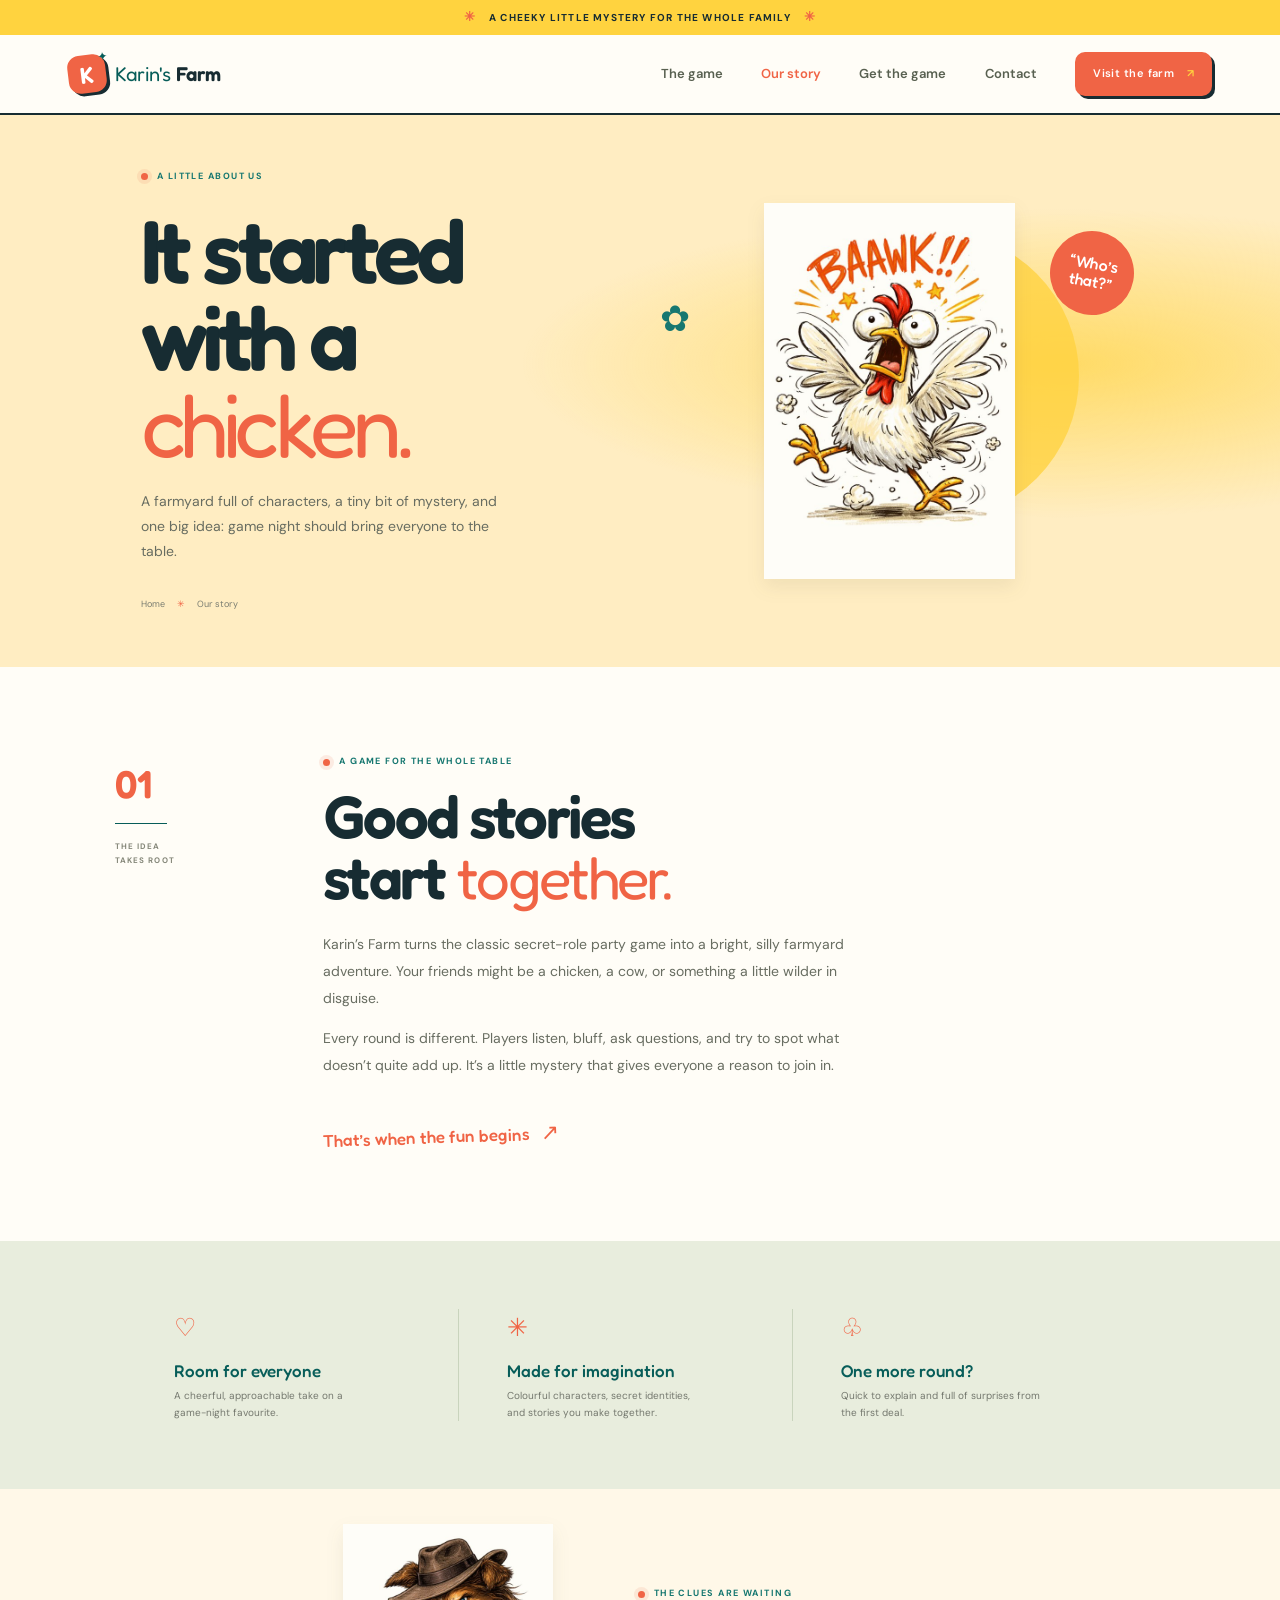
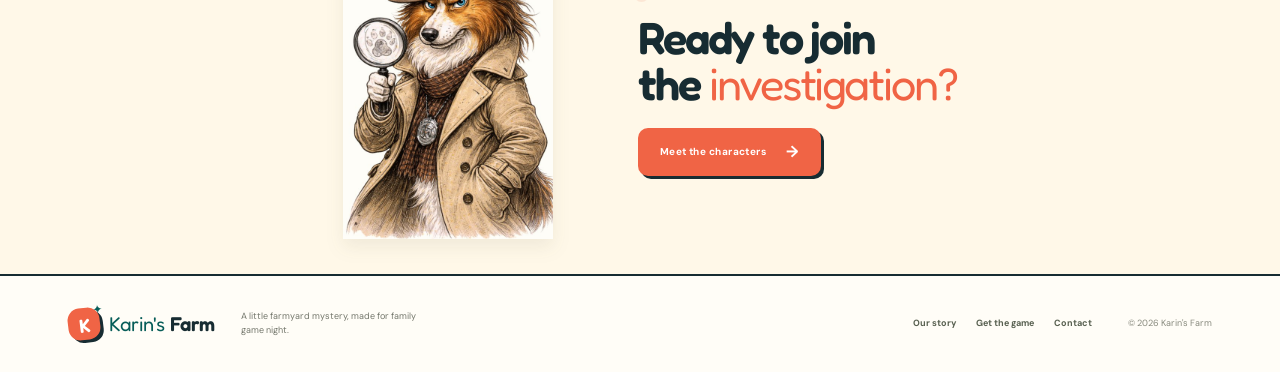
==== about.html @ 5e72fea5 "Add Karin's Farm website and mini-game" ====
<!doctype html>
<html lang="en"><head><meta charset="utf-8"><meta name="viewport" content="width=device-width, initial-scale=1"><meta name="theme-color" content="#f8f3e6"><meta name="description" content="The story behind Karin's Farm, a playful family game filled with farm friends and sneaky wild ones."><title>Our story — Karin's Farm</title><link rel="preconnect" href="https://fonts.googleapis.com"><link rel="preconnect" href="https://fonts.gstatic.com" crossorigin><link href="https://fonts.googleapis.com/css2?family=DM+Sans:wght@400;500;600;700&family=Fredoka:wght@400;500;600;700&display=swap" rel="stylesheet"><link rel="stylesheet" href="site.css"></head>
<body><div class="announcement"><span class="sunburst">✳</span> A cheeky little mystery for the whole family <span class="sunburst">✳</span></div><header class="site-header"><a class="brand" href="index.html"><span class="brand-icon">K<span class="leaf">✦</span></span><span>Karin's <b>Farm</b></span></a><button class="menu-toggle" aria-label="Open menu" aria-expanded="false"><span></span><span></span></button><nav class="main-nav" aria-label="Main navigation"><a href="index.html">The game</a><a class="active" href="about.html">Our story</a><a href="shop.html">Get the game</a><a href="contact.html">Contact</a><a class="nav-cta" href="game.html">Visit the farm <span>↗</span></a></nav></header>
<main><section class="subhero about-hero"><div class="subhero-copy"><div class="eyebrow"><span class="pill-dot"></span> A little about us</div><h1>It started<br>with a <em>chicken.</em></h1><p>A farmyard full of characters, a tiny bit of mystery, and one big idea: game night should bring everyone to the table.</p><div class="breadcrumb"><a href="index.html">Home</a><span>✳</span> Our story</div></div><div class="subhero-art about-art"><div class="art-sun"></div><img src="assets/chicken.jpg" alt="The surprised chicken who started it all"><span class="art-note note-about">“Who’s<br>that?”</span><span class="doodle about-flower">✿</span></div></section>
<section class="story-block section-wrap"><div class="story-aside"><span class="story-number">01</span><span class="story-line"></span><span class="story-aside-text">THE IDEA<br>TAKES ROOT</span></div><div class="story-body"><div class="eyebrow"><span class="pill-dot"></span> A game for the whole table</div><h2>Good stories<br>start <em>together.</em></h2><p>Karin’s Farm turns the classic secret-role party game into a bright, silly farmyard adventure. Your friends might be a chicken, a cow, or something a little wilder in disguise.</p><p>Every round is different. Players listen, bluff, ask questions, and try to spot what doesn’t quite add up. It’s a little mystery that gives everyone a reason to join in.</p><div class="handwritten">That’s when the fun begins <span>↗</span></div></div></section>
<section class="values-band"><article><span class="value-icon">♡</span><h3>Room for everyone</h3><p>A cheerful, approachable take on a game-night favourite.</p></article><article><span class="value-icon">✳</span><h3>Made for imagination</h3><p>Colourful characters, secret identities, and stories you make together.</p></article><article><span class="value-icon">♧</span><h3>One more round?</h3><p>Quick to explain and full of surprises from the first deal.</p></article></section>
<section class="about-cta"><img src="assets/detective.jpg" alt="A detective character looking for clues"><div><div class="eyebrow"><span class="pill-dot"></span> The clues are waiting</div><h2>Ready to join<br>the <em>investigation?</em></h2><a class="button button-coral" href="shop.html">Meet the characters <span>→</span></a></div></section></main>
<footer class="site-footer"><a class="brand brand-footer" href="index.html"><span class="brand-icon">K<span class="leaf">✦</span></span><span>Karin's <b>Farm</b></span></a><span class="footer-copy">A little farmyard mystery, made for family game night.</span><nav aria-label="Footer navigation"><a href="about.html">Our story</a><a href="shop.html">Get the game</a><a href="contact.html">Contact</a></nav><span class="copyright">© <span data-year></span> Karin's Farm</span></footer><script src="site.js"></script></body></html>
---- site.css ----
:root{--cream:#f8f3e6;--paper:#fffdf7;--ink:#25291f;--green:#354a34;--green2:#4d6947;--sage:#d6e0c8;--coral:#e76f4f;--orange:#f4aa56;--yellow:#f4d77f;--line:rgba(37,41,31,.18);--display:'Fredoka', 'Trebuchet MS',sans-serif;--body:'DM Sans',Arial,sans-serif}
*{box-sizing:border-box}html{scroll-behavior:smooth}body{margin:0;background:var(--cream);color:var(--ink);font-family:var(--body);font-size:16px;line-height:1.55}img{display:block;max-width:100%}a{color:inherit;text-decoration:none}button{font:inherit}.announcement{height:31px;display:flex;align-items:center;justify-content:center;gap:13px;background:var(--green);color:#faf6e9;font-size:10px;letter-spacing:.15em;text-transform:uppercase;font-weight:700}.sunburst{color:var(--yellow);font-size:13px}.site-header{height:80px;padding:0 clamp(22px,5.3vw,86px);display:flex;align-items:center;justify-content:space-between;border-bottom:1px solid rgba(53,74,52,.12);position:relative;z-index:10;background:var(--cream)}.brand{display:flex;align-items:center;gap:9px;color:var(--green);font-family:var(--display);font-size:18px;line-height:1}.brand b{font-weight:600;color:var(--ink)}.brand-icon{position:relative;display:grid;place-items:center;width:38px;height:38px;border-radius:50%;background:var(--coral);color:white;font-size:23px;font-family:var(--display);font-weight:600;transform:rotate(-7deg)}.leaf{position:absolute;right:-4px;top:-5px;font:12px var(--body);color:var(--green)}.main-nav{display:flex;align-items:center;gap:clamp(18px,3vw,42px);font-size:12px;font-weight:600}.main-nav>a:not(.nav-cta){color:#586050;transition:color .2s}.main-nav>a:hover,.main-nav>a.active{color:var(--coral)}.nav-cta{background:var(--green);color:white;border-radius:40px;padding:12px 18px;font-size:11px;letter-spacing:.04em}.nav-cta span{margin-left:9px;color:var(--yellow)}.menu-toggle{display:none;background:none;border:0;width:44px;height:44px;cursor:pointer}.menu-toggle span{display:block;height:2px;width:22px;background:var(--green);margin:6px auto}
.hero{min-height:660px;display:grid;grid-template-columns:1fr 1.02fr;position:relative;overflow:hidden;padding:70px clamp(24px,8vw,140px) 82px;align-items:center;background:radial-gradient(ellipse at 77% 40%,rgba(214,224,200,.45),transparent 38%),var(--cream)}.hero-copy{max-width:510px;position:relative;z-index:2;padding-bottom:32px}.eyebrow{display:flex;gap:9px;align-items:center;color:var(--green2);text-transform:uppercase;letter-spacing:.16em;font-size:9px;font-weight:700}.pill-dot{width:7px;height:7px;border-radius:100%;background:var(--coral);box-shadow:0 0 0 4px rgba(231,111,79,.12)}h1,h2,h3,p{margin-top:0}.hero h1,.subhero h1,.shop-hero h1,.contact-hero h1{font:600 clamp(52px,6.8vw,91px)/.97 var(--display);letter-spacing:-.055em;margin:23px 0 21px;color:var(--green)}h1 em,h2 em{font-weight:400;color:var(--coral);font-style:normal}.hero-dek{font-size:15px;line-height:1.75;color:#62675b;max-width:410px;margin-bottom:28px}.hero-actions{display:flex;gap:25px;align-items:center}.button{display:inline-flex;align-items:center;justify-content:center;gap:20px;border:0;border-radius:40px;padding:15px 21px;font-size:11px;font-weight:700;letter-spacing:.045em;transition:transform .2s,box-shadow .2s;cursor:pointer}.button:hover{transform:translateY(-2px);box-shadow:0 8px 18px rgba(37,41,31,.12)}.button span{font-size:16px;line-height:0}.button-coral{background:var(--coral);color:white}.button-ink{background:var(--green);color:white}.button-cream{background:var(--cream);color:var(--green)}.text-link{display:inline-flex;align-items:center;gap:10px;color:var(--green);font-weight:700;font-size:11px}.text-link span{font-size:15px;color:var(--coral)}.hero-note{margin-top:46px;display:flex;align-items:center;gap:11px;color:#727669;font-size:10px;line-height:1.5}.note-star{font-size:27px;color:var(--orange)}.hero-art{position:relative;height:475px;max-width:600px;width:100%;margin-left:auto}.sun-disc{position:absolute;width:min(72%,360px);aspect-ratio:1;border-radius:50%;background:var(--yellow);top:25px;left:17%;opacity:.9}.hero-card{position:absolute;background:var(--paper);border:1px solid rgba(53,74,52,.16);border-radius:15px;box-shadow:0 16px 35px rgba(47,50,37,.14);overflow:hidden;display:grid;place-items:center}.hero-card img{width:100%;height:100%;object-fit:contain;mix-blend-mode:multiply}.card-wolf{width:44%;height:65%;left:7%;top:57px;transform:rotate(-9deg);background:#f3ead6}.card-chicken{width:47%;height:74%;right:8%;top:73px;transform:rotate(8deg);z-index:1;background:#fff8e9}.card-ribbon{position:absolute;top:11px;left:12px;padding:5px 9px;border-radius:20px;text-transform:uppercase;letter-spacing:.12em;font-size:7px;font-weight:700;z-index:2}.ribbon-wild{background:#ead3ae;color:#6b4e2e}.ribbon-farm{background:var(--sage);color:#385538}.scribble{position:absolute;z-index:3;font-family:var(--display);font-weight:600;color:var(--coral)}.scribble-one{font-size:36px;top:0;right:5%;transform:rotate(11deg)}.scribble-two{font-size:15px;bottom:49px;left:0;transform:rotate(-12deg);color:var(--green2)}.doodle{position:absolute;z-index:3;color:var(--orange)}.doodle-flower{left:1%;top:205px;font-size:36px}.doodle-spark{right:1%;top:135px;font-size:26px;color:var(--coral)}.doodle-heart{right:6%;bottom:34px;font-size:29px;color:var(--green2)}.art-caption{position:absolute;bottom:1px;left:24%;color:var(--green2);letter-spacing:.19em;font-size:8px;font-weight:700;display:flex;gap:10px;align-items:center}.caption-line{width:29px;height:1px;background:var(--coral)}.hero-bottom{height:42px;position:absolute;bottom:0;left:0;right:0;background:var(--green);color:#f9f4e4;display:flex;align-items:center;justify-content:space-between;padding:0 clamp(24px,5vw,75px);font-size:8px;font-weight:700;letter-spacing:.19em}.animal-marquee{color:#d8e2cb}.intro-strip{background:#efe7d5;display:flex;justify-content:center;align-items:center;gap:35px;padding:26px 24px;color:var(--green)}.strip-mark{font:600 13px var(--display);border:1px solid #c1bea6;border-radius:50%;width:43px;height:43px;display:grid;place-items:center;transform:rotate(-12deg)}.intro-strip p{font:500 18px/1.3 var(--display);margin:0}.intro-strip p em{color:var(--coral);font-style:normal}.section-wrap{padding:100px clamp(24px,9vw,145px)}.section-heading{display:flex;align-items:flex-end;justify-content:space-between;gap:30px;margin-bottom:44px}.section-heading h2,.story-body h2,.about-cta h2,.buy-panel h2{font:600 clamp(38px,5vw,60px)/1.02 var(--display);letter-spacing:-.045em;color:var(--green);margin:17px 0 0}.section-heading>p{max-width:310px;color:#727669;font-size:13px;line-height:1.75;margin-bottom:4px}.steps{display:grid;grid-template-columns:repeat(4,1fr);gap:13px}.step-card{min-height:234px;padding:21px;background:var(--paper);border:1px solid rgba(53,74,52,.12);border-radius:12px;position:relative}.step-highlight{background:#e8eddd}.step-num{position:absolute;right:19px;top:17px;color:#9ca18f;font-size:9px;letter-spacing:.1em;font-weight:700}.step-illo{height:74px;width:74px;border-radius:50%;display:grid;place-items:center;font-size:36px;margin-bottom:22px}.illo-deal{background:#f6e3bb;color:var(--coral);transform:rotate(-8deg)}.illo-look{background:#d5e0c8;color:var(--green);font-size:29px}.illo-talk{background:#f4dad0;color:var(--coral)}.illo-win{background:#f6e3bb;color:#a67739}.step-card h3{font:500 17px var(--display);color:var(--green);margin:0 0 7px}.step-card p{font-size:10px;line-height:1.65;color:#74786d;margin:0;max-width:200px}.how-footer{display:flex;align-items:center;gap:11px;margin-top:29px}.little-star{color:var(--coral);font-size:20px}.how-footer p{margin:0 auto 0 0;font-size:10px;color:#74786d}.how-footer .button{padding:12px 17px;font-size:9px}
.cast-section{display:grid;grid-template-columns:.9fr 1.1fr;min-height:520px;background:var(--green);color:#f8f3e6;padding:65px clamp(24px,10vw,160px);overflow:hidden}.cast-copy{position:relative;display:flex;flex-direction:column;align-items:flex-start;justify-content:center}.eyebrow-light{color:#d5dfc7}.cast-copy h2{font:600 clamp(48px,6vw,77px)/.98 var(--display);letter-spacing:-.05em;margin:18px 0;color:var(--cream)}.cast-copy h2 em,.buy-panel h2 em{color:var(--yellow)}.cast-copy>p{max-width:290px;color:#c9d3c1;font-size:13px;line-height:1.8;margin-bottom:24px}.cast-doodle{position:absolute;right:4%;top:9%;font-size:40px;color:var(--orange);transform:rotate(-12deg)}.cast-visual{min-height:370px;position:relative}.cast-card{position:absolute;overflow:hidden;border-radius:13px;width:47%;height:80%;top:10%;display:flex;align-items:flex-end;box-shadow:0 15px 36px rgba(0,0,0,.18)}.cast-card img{position:absolute;inset:0;width:100%;height:100%;object-fit:contain;object-position:center bottom;mix-blend-mode:multiply}.cast-cow{left:2%;background:#dbe4d0;transform:rotate(-8deg)}.cast-fox{right:5%;top:4%;background:#efddbe;transform:rotate(7deg)}.cast-label{position:relative;z-index:2;background:rgba(255,253,247,.88);margin:0 10px 11px;padding:9px 11px;border-radius:8px;display:flex;flex-direction:column;line-height:1.25}.cast-label b{font:500 14px var(--display);color:var(--green)}.cast-label span{font-size:8px;color:#71766c;margin-top:3px}.cast-vs{position:absolute;z-index:4;left:47%;top:40%;border-radius:50%;width:43px;height:43px;background:var(--coral);color:white;display:grid;place-items:center;font:600 11px var(--display);transform:rotate(-10deg);box-shadow:0 4px 12px rgba(0,0,0,.12)}.quote-band{min-height:188px;background:#efe7d5;display:flex;align-items:center;justify-content:center;gap:20px;position:relative;color:var(--green)}.quote-mark{font:100px/1 Georgia,serif;color:var(--coral);transform:translateY(10px)}.quote-band p{font:500 clamp(19px,3vw,27px)/1.3 var(--display);margin:0}.quote-band em{font-style:normal;color:var(--coral)}.quote-stamp{position:absolute;right:9%;top:50%;transform:translateY(-50%) rotate(8deg);border:1px solid #c2bca4;border-radius:50%;width:72px;height:72px;display:grid;place-items:center;text-align:center;font-size:8px;line-height:1.3;letter-spacing:.12em;color:#777761}.final-cta{text-align:center;padding:105px 22px 112px;position:relative;overflow:hidden}.final-cta:before,.final-cta:after{content:'✿';position:absolute;color:#dbe4d1;font-size:150px;top:76px;opacity:.65}.final-cta:before{left:12%;transform:rotate(-14deg)}.final-cta:after{right:12%;transform:rotate(19deg)}.final-cta h2{font:600 clamp(42px,5vw,65px)/1 var(--display);letter-spacing:-.05em;color:var(--green);margin:16px 0}.final-cta h2 em{color:var(--coral)}.final-cta>p{color:#75796e;font-size:12px;margin:0 0 24px}.cta-sun{color:var(--orange);font-size:25px;margin-bottom:16px;position:relative;z-index:1}.final-cta>.eyebrow,.final-cta h2,.final-cta>p,.final-cta .button{position:relative;z-index:1}.site-footer{min-height:98px;padding:22px clamp(24px,5.3vw,86px);display:flex;align-items:center;gap:26px;background:#e9e2d0;border-top:1px solid rgba(53,74,52,.12)}.brand-footer{font-size:15px;white-space:nowrap}.brand-footer .brand-icon{height:32px;width:32px;font-size:19px}.footer-copy{max-width:180px;font-size:9px;line-height:1.5;color:#74776c}.site-footer nav{display:flex;gap:20px;margin-left:auto;font-size:9px;font-weight:700;color:#586050}.copyright{font-size:9px;color:#87897d;margin-left:10px;white-space:nowrap}
.subhero{min-height:500px;display:grid;grid-template-columns:1fr 1fr;align-items:center;padding:55px clamp(24px,11vw,170px);overflow:hidden;background:radial-gradient(ellipse at 76% 48%,rgba(214,224,200,.6),transparent 34%),var(--cream)}.subhero-copy{max-width:470px;position:relative;z-index:2}.subhero h1{font-size:clamp(54px,7vw,86px)}.subhero-copy>p,.shop-copy>p,.contact-copy>p{max-width:380px;color:#686d61;font-size:14px;line-height:1.8}.breadcrumb{display:flex;gap:12px;align-items:center;color:#7a7d71;font-size:9px;margin-top:34px}.breadcrumb span{color:var(--coral)}.subhero-art{height:400px;position:relative;display:flex;align-items:center;justify-content:center}.subhero-art img{height:94%;width:80%;object-fit:contain;position:relative;z-index:1;filter:drop-shadow(0 8px 9px rgba(65,61,42,.08))}.art-sun{position:absolute;width:290px;height:290px;border-radius:50%;background:var(--yellow);opacity:.78;right:12%;top:10%}.art-note,.contact-note{position:absolute;z-index:2;background:var(--coral);color:white;border-radius:50%;width:84px;height:84px;display:grid;place-items:center;text-align:center;font:500 16px/1.1 var(--display);transform:rotate(11deg);right:1%;top:10%}.about-flower{position:absolute;left:4%;top:25%;font-size:36px;color:var(--green2)}.story-block{display:grid;grid-template-columns:170px 1fr;gap:38px;background:var(--paper);padding-top:88px;padding-bottom:90px}.story-aside{display:flex;flex-direction:column;align-items:flex-start;gap:16px;padding-top:5px}.story-number{font:600 39px var(--display);color:var(--coral)}.story-line{height:1px;width:52px;background:var(--green)}.story-aside-text{font-size:8px;line-height:1.7;letter-spacing:.13em;font-weight:700;color:#858779}.story-body{max-width:640px}.story-body h2{margin-bottom:23px}.story-body>p{max-width:565px;color:#686d61;font-size:14px;line-height:1.9}.handwritten{margin-top:30px;color:var(--coral);font:500 17px var(--display);transform:rotate(-2deg);display:inline-block}.handwritten span{font-size:22px;margin-left:7px}.values-band{display:grid;grid-template-columns:repeat(3,1fr);gap:28px;padding:68px clamp(24px,12vw,185px);background:#e8eddd}.values-band article{padding:0 20px;border-right:1px solid #c9d4bd}.values-band article:last-child{border:0}.value-icon{font-size:25px;color:var(--coral)}.values-band h3{font:500 17px var(--display);margin:12px 0 6px;color:var(--green)}.values-band p{font-size:10px;line-height:1.7;color:#74786e;max-width:200px;margin:0}.about-cta{min-height:350px;display:flex;align-items:center;justify-content:center;gap:65px;padding:35px 24px;overflow:hidden}.about-cta>img{height:315px;width:250px;object-fit:contain;align-self:flex-end;filter:drop-shadow(0 8px 9px rgba(65,61,42,.08))}.about-cta h2{font-size:45px;margin:14px 0 21px}.about-cta .button{font-size:10px}
.shop-hero{min-height:515px;display:grid;grid-template-columns:1.05fr .95fr;align-items:center;padding:58px clamp(24px,10vw,155px);overflow:hidden;background:radial-gradient(ellipse at 70% 48%,rgba(244,215,127,.28),transparent 40%),var(--cream)}.shop-copy{position:relative;z-index:2}.shop-hero h1{font-size:clamp(55px,7vw,86px)}.shop-status{display:flex;align-items:center;gap:12px;margin:28px 0 20px}.status-star{width:36px;height:36px;border-radius:50%;display:grid;place-items:center;background:var(--yellow);color:var(--green);font-size:17px}.shop-status b,.shop-status small{display:block}.shop-status b{font:500 14px var(--display);color:var(--green)}.shop-status small{font-size:9px;color:#74786e;margin-top:3px}.fine-print{display:block;margin:11px 0 0 4px;font-size:8px;color:#888a7e}.shop-stack{height:410px;position:relative;max-width:440px;margin-left:auto;width:100%}.stack-sun{position:absolute;width:310px;height:310px;top:35px;left:15%;border-radius:50%;background:#efd181;opacity:.8}.stack-card{position:absolute;width:48%;height:79%;border:1px solid rgba(53,74,52,.18);border-radius:13px;box-shadow:0 18px 33px rgba(47,50,37,.14);overflow:hidden;display:grid;place-items:center}.stack-card img{width:100%;height:100%;object-fit:contain;mix-blend-mode:multiply}.stack-back{background:#f3e4c8;left:13%;top:35px;transform:rotate(-10deg)}.stack-front{background:#e1e8d7;right:15%;top:57px;transform:rotate(8deg)}.stack-burst{position:absolute;right:0;bottom:18%;display:grid;place-items:center;text-align:center;border-radius:50%;width:82px;height:82px;background:var(--coral);color:white;font:500 16px/1.1 var(--display);transform:rotate(9deg)}.stack-caption{position:absolute;bottom:5px;left:25%;font-size:8px;font-weight:700;letter-spacing:.17em;color:var(--green2)}.product-info{background:var(--paper);padding-top:82px;padding-bottom:88px}.product-grid{display:grid;grid-template-columns:repeat(3,1fr);gap:16px}.product-card{height:340px;border-radius:12px;position:relative;overflow:hidden;padding:20px;display:flex;flex-direction:column;align-items:flex-start}.product-domestic{background:#e6ecdc}.product-wild{background:#f2e5d1}.product-special{background:#f4ddd4}.product-tag{position:relative;z-index:2;font-size:8px;font-weight:700;letter-spacing:.15em;color:#61685a}.product-card img{position:absolute;right:2%;top:2%;height:67%;width:90%;object-fit:contain;mix-blend-mode:multiply}.product-card h3{z-index:2;font:500 18px var(--display);margin:auto 0 4px;color:var(--green)}.product-card p{z-index:2;max-width:205px;margin:0;color:#74786e;font-size:9px;line-height:1.65}.product-scribble{position:absolute;right:15px;bottom:20px;color:var(--coral);font:500 13px var(--display);transform:rotate(-9deg)}.buy-panel{display:flex;align-items:center;gap:42px;background:var(--green);color:var(--cream);padding:54px clamp(24px,11vw,166px);position:relative;overflow:hidden}.buy-panel>div:nth-child(2){max-width:540px}.buy-panel h2{color:var(--cream);font-size:42px;margin:12px 0}.buy-panel p{max-width:475px;color:#c9d3c1;font-size:11px;line-height:1.75;margin:0}.buy-panel>.button{margin-left:auto;flex-shrink:0}.buy-stamp{width:100px;height:100px;display:grid;place-items:center;text-align:center;flex-shrink:0;border:1px solid rgba(248,243,230,.45);border-radius:50%;color:var(--yellow);font-size:8px;line-height:1.5;letter-spacing:.14em;transform:rotate(-10deg)}
.contact-hero{min-height:535px;display:grid;grid-template-columns:1.1fr .9fr;align-items:center;padding:50px clamp(24px,11vw,165px);overflow:hidden;background:radial-gradient(ellipse at 76% 47%,rgba(244,215,127,.24),transparent 39%),var(--cream)}.contact-copy{position:relative;z-index:2}.contact-hero h1{font-size:clamp(64px,8vw,95px)}.contact-card{display:flex;gap:14px;max-width:410px;background:var(--paper);border:1px solid rgba(53,74,52,.12);border-radius:12px;padding:17px;margin:26px 0 20px}.contact-icon{flex-shrink:0;width:37px;height:37px;border-radius:50%;display:grid;place-items:center;background:#f5ded4;color:var(--coral);font-size:17px}.contact-card b{font:500 14px var(--display);color:var(--green)}.contact-card p{font-size:10px;color:#74786e;line-height:1.65;margin:5px 0 0}.contact-art{height:400px;position:relative;display:flex;align-items:center;justify-content:center}.contact-art>img{height:95%;width:91%;object-fit:contain;position:relative;z-index:1;filter:drop-shadow(0 8px 9px rgba(65,61,42,.08))}.contact-sun{position:absolute;width:285px;height:285px;border-radius:50%;background:var(--sage);right:8%;top:12%}.contact-note{background:var(--yellow);color:var(--green);right:1%;top:15%;width:88px;height:88px;transform:rotate(8deg)}.contact-flower{position:absolute;left:1%;top:20%;font-size:33px;color:var(--coral)}.contact-star{position:absolute;right:9%;bottom:16%;font-size:28px;color:var(--coral)}.contact-bottom{background:#efe7d5;display:flex;justify-content:space-between;align-items:center;padding:24px clamp(24px,11vw,165px)}.contact-bottom p{margin:0;color:#6d7165;font-size:11px}.contact-bottom a{color:var(--coral);font-weight:700;text-decoration:underline;text-underline-offset:3px}.contact-bottom>span{font-size:8px;font-weight:700;letter-spacing:.15em;color:var(--green2)}
@media(max-width:900px){.hero{padding-left:7vw;padding-right:6vw;grid-template-columns:.95fr 1.05fr;min-height:610px}.hero-art{height:420px}.section-wrap{padding-left:6vw;padding-right:6vw}.cast-section{padding-left:7vw;padding-right:7vw}.site-footer{flex-wrap:wrap;gap:16px}.footer-copy{max-width:170px}.copyright{margin-left:auto}.subhero,.shop-hero,.contact-hero{padding-left:7vw;padding-right:7vw}.subhero-art,.contact-art{height:350px}.shop-stack{height:370px}.product-card{height:315px}.buy-panel{padding-left:7vw;padding-right:7vw;gap:25px}}
@media(max-width:650px){.announcement{font-size:8px;letter-spacing:.1em;height:29px}.site-header{height:67px;padding:0 20px}.brand{font-size:16px}.brand-icon{height:34px;width:34px;font-size:20px}.menu-toggle{display:block}.main-nav{display:none;position:absolute;top:66px;left:0;right:0;padding:18px 22px 22px;background:var(--cream);border-bottom:1px solid var(--line);box-shadow:0 12px 20px rgba(37,41,31,.08);flex-direction:column;align-items:stretch;gap:0}.main-nav.nav-open{display:flex}.main-nav>a{padding:12px 3px}.main-nav .nav-cta{text-align:center;margin-top:8px}.hero{display:flex;flex-direction:column;align-items:stretch;padding:43px 23px 74px;min-height:auto}.hero-copy{padding-bottom:0}.hero h1{font-size:57px;margin-top:17px}.hero-dek{font-size:13px;max-width:360px}.hero-note{display:none}.hero-art{height:360px;max-width:420px;margin:13px auto 3px}.card-wolf{width:42%;height:66%;left:7%;top:47px}.card-chicken{width:46%;height:72%;right:7%;top:57px}.sun-disc{width:65%;left:18%;top:35px}.art-caption{left:20%;bottom:3px;font-size:7px}.scribble-one{font-size:28px}.scribble-two{bottom:37px}.hero-bottom{height:38px;padding:0 16px;font-size:7px}.animal-marquee{max-width:75%;white-space:nowrap;overflow:hidden}.intro-strip{gap:14px;padding:19px 18px}.intro-strip p{font-size:15px}.strip-mark{width:36px;height:36px;font-size:11px;flex-shrink:0}.intro-strip .text-link{font-size:0;white-space:nowrap}.intro-strip .text-link span{font-size:17px}.desktop-only{display:none}.section-wrap{padding:69px 22px}.section-heading{display:block;margin-bottom:28px}.section-heading h2,.story-body h2{font-size:43px}.section-heading>p{max-width:390px;margin:13px 0 0;font-size:12px}.steps{grid-template-columns:repeat(2,1fr);gap:9px}.step-card{padding:15px;min-height:203px}.step-illo{height:58px;width:58px;font-size:27px;margin-bottom:16px}.step-card h3{font-size:15px}.step-card p{font-size:9px}.how-footer{flex-wrap:wrap;gap:8px}.how-footer p{font-size:9px}.how-footer .button{width:100%;margin-top:9px}.cast-section{display:block;padding:52px 22px 34px}.cast-copy h2{font-size:56px}.cast-copy>p{font-size:12px}.cast-doodle{right:14%;top:7%}.cast-visual{height:330px;min-height:0;margin-top:22px}.cast-card{height:82%;width:48%;top:7%}.cast-card img{height:100%}.cast-label{margin:0 7px 8px;padding:7px 8px}.cast-label b{font-size:12px}.cast-label span{font-size:7px}.cast-vs{left:45%;top:38%;width:37px;height:37px}.quote-band{min-height:142px;gap:8px;padding:20px}.quote-mark{font-size:65px}.quote-band p{font-size:18px}.quote-stamp{display:none}.final-cta{padding:73px 20px 77px}.final-cta h2{font-size:45px}.final-cta>p{max-width:275px;margin:0 auto 22px;font-size:11px}.final-cta:before,.final-cta:after{font-size:80px;top:55px;opacity:.45}.final-cta:before{left:-3%}.final-cta:after{right:-3%}.site-footer{padding:24px 22px;display:grid;grid-template-columns:1fr auto;gap:15px}.footer-copy{grid-column:1;grid-row:2;font-size:8px}.site-footer nav{grid-column:1/3;grid-row:3;margin:0;gap:18px}.copyright{grid-column:2;grid-row:2;margin:0;font-size:8px}.brand-footer{grid-column:1;grid-row:1}.subhero{display:flex;flex-direction:column;align-items:stretch;padding:44px 23px 25px;min-height:0}.subhero h1{font-size:57px;margin:17px 0}.subhero-copy>p{font-size:12px}.breadcrumb{margin-top:23px}.subhero-art{height:310px;max-width:390px;width:100%;margin:5px auto 0}.art-sun{width:220px;height:220px;right:16%}.art-note{width:70px;height:70px;font-size:14px;right:4%;top:7%}.story-block{grid-template-columns:1fr;gap:19px;padding:50px 23px}.story-aside{flex-direction:row;align-items:center;gap:12px}.story-number{font-size:27px}.story-line{width:32px}.story-aside-text{font-size:7px}.story-body h2{margin-bottom:19px}.story-body>p{font-size:12px}.handwritten{font-size:14px}.values-band{grid-template-columns:1fr;gap:0;padding:33px 24px}.values-band article{border:0;border-bottom:1px solid #c9d4bd;padding:17px 0;display:grid;grid-template-columns:38px 1fr;column-gap:9px}.values-band article:last-child{border:0}.value-icon{grid-row:1/3;font-size:22px}.values-band h3{margin:1px 0 4px;font-size:15px}.values-band p{max-width:320px;font-size:9px}.about-cta{gap:15px;min-height:260px;justify-content:space-between;padding:28px 21px}.about-cta>img{height:230px;width:40%;align-self:center}.about-cta h2{font-size:31px;margin:11px 0 17px}.about-cta .eyebrow{font-size:8px}.about-cta .button{padding:12px 14px;gap:10px;font-size:9px}.shop-hero{display:flex;flex-direction:column;align-items:stretch;padding:43px 23px 30px;min-height:0}.shop-hero h1{font-size:56px;margin:17px 0}.shop-copy>p{font-size:12px}.shop-status{margin:20px 0 17px}.shop-stack{height:305px;max-width:380px;width:100%;margin:17px auto 0}.stack-sun{width:240px;height:240px;left:18%;top:16px}.stack-card{width:46%;height:79%}.stack-back{left:16%;top:24px}.stack-front{right:16%;top:41px}.stack-burst{width:67px;height:67px;font-size:13px;right:4%;bottom:17%}.stack-caption{font-size:7px;left:24%}.product-info{padding:55px 22px}.product-grid{grid-template-columns:1fr;gap:11px}.product-card{height:278px;padding:17px}.product-card img{height:70%;width:69%;right:9%;top:-1%}.product-card p{max-width:245px}.product-scribble{bottom:17px}.buy-panel{display:grid;grid-template-columns:67px 1fr;gap:16px;padding:34px 22px}.buy-stamp{height:65px;width:65px;font-size:6px}.buy-panel h2{font-size:30px}.buy-panel p{font-size:10px}.buy-panel>.button{grid-column:1/3;width:100%;margin:4px 0 0}.contact-hero{display:flex;flex-direction:column;align-items:stretch;padding:42px 22px 20px;min-height:0}.contact-hero h1{font-size:65px;margin:15px 0}.contact-copy>p{font-size:12px}.contact-card{padding:13px;margin:20px 0 17px}.contact-card b{font-size:13px}.contact-card p{font-size:9px}.contact-art{height:290px;width:100%;max-width:380px;margin:10px auto 0}.contact-sun{width:218px;height:218px;right:10%}.contact-note{width:69px;height:69px;font-size:13px;right:2%;top:10%}.contact-flower{left:2%;font-size:27px}.contact-bottom{display:block;padding:21px 23px}.contact-bottom p{font-size:10px;margin-bottom:13px}.contact-bottom>span{font-size:7px}}
@media(prefers-reduced-motion:reduce){html{scroll-behavior:auto}*,*:before,*:after{transition:none!important}}

/* A louder, collectible-card-shop feel across the Karin's Farm pages. */
:root{--cream:#fff8e8;--paper:#fffdf7;--ink:#172c32;--green:#075d59;--green2:#167770;--sage:#d9efdb;--coral:#f06445;--orange:#f39a43;--yellow:#ffd33f;--line:rgba(23,44,50,.18)}
body{background:var(--cream);color:var(--ink)}
.announcement{height:35px;background:var(--yellow);color:var(--ink);font-size:10px;letter-spacing:.12em}
.sunburst{color:var(--coral)}
.site-header{background:#fffdf7;border-bottom:2px solid var(--ink)}
.brand{font-size:20px}.brand-icon{box-shadow:3px 3px 0 var(--ink);border-radius:12px;transform:rotate(-7deg)}
.main-nav{font-size:13px}.nav-cta{background:var(--coral);box-shadow:3px 3px 0 var(--ink);border-radius:10px;padding:13px 18px}
.hero{min-height:675px;background:radial-gradient(ellipse at 76% 39%,rgba(255,211,63,.83),transparent 38%),#ffedc2}
.hero-copy{max-width:540px}.hero h1,.subhero h1,.shop-hero h1,.contact-hero h1{color:var(--ink);letter-spacing:-.065em}
.hero h1{font-size:clamp(64px,8vw,108px);line-height:.88}.hero-dek{font-size:16px;color:#40545a;max-width:430px}
.button{border-radius:10px;box-shadow:3px 3px 0 var(--ink);font-size:12px;padding:16px 22px}.button-coral{background:var(--coral)}.button-ink{background:var(--green)}.button:hover{box-shadow:5px 5px 0 var(--ink)}
.hero-card{border:2px solid var(--ink);border-radius:17px;box-shadow:8px 9px 0 rgba(23,44,50,.18)}
.card-wolf{background:#e4f0ce}.card-chicken{background:#fffdf7}
.hero-bottom{background:var(--green);font-size:9px}.intro-strip{background:#dff0e1;color:var(--ink)}
.section-heading h2,.story-body h2,.about-cta h2,.buy-panel h2{color:var(--ink)}
.step-card{border:2px solid var(--ink);border-radius:14px;box-shadow:4px 4px 0 rgba(23,44,50,.12)}
.step-highlight{background:#fff0bb}.step-illo{color:var(--coral)}
.cast-section{background:var(--green);color:white}.eyebrow-light{color:#e1f0d7}.cast-copy h2{color:#fff8e8}.cast-copy h2 em{color:var(--yellow)}
.cast-card{border:2px solid var(--ink);border-radius:16px;box-shadow:7px 8px 0 rgba(0,0,0,.16)}
.quote-band{background:var(--coral);color:#fff8e8}.quote-band p em{color:var(--yellow)}
.final-cta{background:var(--yellow);color:var(--ink)}.final-cta h2{color:var(--ink)}.final-cta h2 em{color:var(--coral)}
.site-footer{background:#fffdf7;border-top:2px solid var(--ink)}
.shop-hero,.subhero,.contact-hero{background:radial-gradient(ellipse at 83% 45%,rgba(255,211,63,.7),transparent 36%),#ffedc2}
.subhero h1,.shop-hero h1,.contact-hero h1{font-size:clamp(58px,7vw,94px)}
.product-card{border:2px solid var(--ink);border-radius:15px;box-shadow:5px 5px 0 rgba(23,44,50,.12)}
.buy-panel{background:var(--green)}.buy-panel h2{color:#fff8e8}.buy-panel h2 em{color:var(--yellow)}
.contact-card{border:2px solid var(--ink);border-radius:14px;box-shadow:4px 4px 0 rgba(23,44,50,.1)}
.farm-favourites{padding-top:87px;padding-bottom:82px;background:#dff0e1;max-width:none;padding-left:max(24px,calc((100vw - 1180px)/2));padding-right:max(24px,calc((100vw - 1180px)/2))}
.favourites-top{display:flex;align-items:flex-end;justify-content:space-between;gap:24px;margin-bottom:30px}
.favourites-top h2{font:600 clamp(40px,5vw,62px)/.98 var(--display);letter-spacing:-.05em;color:var(--ink);margin:16px 0 0}
.favourites-top h2 em{color:var(--coral);font-style:normal}
.favourite-grid{display:grid;grid-template-columns:repeat(3,1fr);gap:18px}
.favourite-card{height:310px;position:relative;overflow:hidden;display:flex;align-items:flex-end;padding:20px;border:2px solid var(--ink);border-radius:15px;background:#ffd75d;box-shadow:5px 6px 0 var(--ink);transition:transform .2s}
.favourite-card:hover{transform:translateY(-5px) rotate(-.5deg)}
.favourite-card img{position:absolute;width:68%;height:112%;object-fit:contain;right:3%;top:-8%;mix-blend-mode:multiply;filter:drop-shadow(0 8px 5px rgba(25,33,24,.1))}
.favourite-wolf{background:#f4a082}.favourite-fox{background:#b7dece}
.favourite-label{position:absolute;top:17px;left:17px;z-index:2;padding:7px 10px;background:#fffdf7;border:1.5px solid var(--ink);border-radius:7px;font-size:9px;letter-spacing:.1em;font-weight:800}
.favourite-card strong{position:relative;z-index:2;max-width:60%;padding:9px 12px;background:#fffdf7;border-radius:8px;font:600 19px/1.1 var(--display);color:var(--ink);box-shadow:2px 2px 0 var(--ink)}
.favourite-arrow{position:absolute;right:15px;bottom:15px;z-index:2;width:38px;height:38px;border-radius:50%;display:grid;place-items:center;background:var(--green);color:#fff;font-size:19px}
.favourites-footer{display:flex;justify-content:space-between;padding-top:24px;margin-top:24px;border-top:1px solid rgba(23,44,50,.2);color:var(--green);font-size:10px;font-weight:800;letter-spacing:.12em}
@media(max-width:650px){.announcement{font-size:8px}.hero{background:radial-gradient(ellipse at 65% 63%,rgba(255,211,63,.8),transparent 35%),#ffedc2}.hero h1{font-size:61px}.favourites-top{display:block}.favourites-top .button{margin-top:21px}.favourite-grid{grid-template-columns:1fr;gap:15px}.favourite-card{height:250px}.favourite-card img{width:65%;height:120%;right:2%;top:-9%}.favourites-footer{font-size:8px;gap:12px}.favourites-footer span:last-child{text-align:right}.farm-favourites{padding:60px 22px}}

.game-page{background:#fff4d7;min-height:100vh}
.game-page .site-header{height:72px}
.game-back{font-size:12px;color:var(--green);font-weight:800}
.mystery-main{max-width:1130px;margin:0 auto;padding:48px 28px 36px}
.mystery-heading{display:grid;grid-template-columns:70px 1fr auto;gap:20px;align-items:center;margin:0 auto 30px;max-width:1000px}
.mystery-stamp{width:66px;height:66px;display:grid;align-content:center;text-align:center;border:2px dashed var(--coral);border-radius:50%;color:var(--coral);font-size:9px;line-height:1.2;font-weight:800;letter-spacing:.1em;transform:rotate(-10deg)}
.mystery-heading h1{font:600 clamp(40px,5vw,60px)/.97 var(--display);letter-spacing:-.05em;color:var(--ink);margin:10px 0 9px}.mystery-heading h1 em{color:var(--coral);font-style:normal}
.mystery-heading p{font-size:13px;color:#526369;margin:0;max-width:600px}
.score-box{width:120px;padding:12px;background:var(--yellow);border:2px solid var(--ink);border-radius:10px;text-align:center;box-shadow:3px 3px 0 var(--ink)}
.score-box span,.score-box small{font-size:8px;font-weight:800;letter-spacing:.1em}.score-box b{font:600 28px var(--display);padding:0 4px;color:var(--green)}
.case-board{display:grid;grid-template-columns:185px 1fr;max-width:1000px;margin:auto;background:#fffdf7;border:2px solid var(--ink);border-radius:17px;box-shadow:7px 8px 0 var(--ink);overflow:hidden;min-height:565px}
.case-sidebar{display:flex;flex-direction:column;padding:26px 20px;background:#dff0e1;border-right:2px solid var(--ink)}
.case-number{display:flex;align-items:baseline;gap:8px;color:var(--green);font-weight:800}.case-number span{font-size:9px;letter-spacing:.16em}.case-number b{font:600 36px var(--display);color:var(--ink)}.case-number small{font-size:10px;color:#64766d}
.case-progress{display:flex;gap:8px;margin:17px 0 31px}.case-progress i{height:8px;flex:1;border-radius:10px;background:#bdcfc0}.case-progress i.active{background:var(--coral)}.case-progress i.done{background:var(--green)}
.case-classification{display:flex;gap:10px;align-items:center;padding:12px 8px;border-top:1px solid #b5cebd;border-bottom:1px solid #b5cebd}.class-icon{font-size:21px;color:var(--coral)}.case-classification b,.case-classification small{display:block}.case-classification b{font-size:8px;letter-spacing:.1em}.case-classification small{font-size:8px;color:#68776b;margin-top:3px}
.rules-link{margin-top:auto;color:var(--green);font-size:10px;font-weight:800}
.case-content{padding:27px 30px 24px;min-width:0}
.case-kicker{display:flex;align-items:center;gap:9px;color:var(--green);font-size:11px;font-weight:800;text-transform:uppercase;letter-spacing:.1em}.case-icon{width:25px;height:25px;display:grid;place-items:center;border-radius:7px;background:#dff0e1;color:var(--green);font-size:20px}
.case-content>h2{font:600 27px var(--display);color:var(--ink);margin:15px 0 11px}
.evidence-note{position:relative;background:#fff2bc;border:1px solid #e8d88c;border-left:5px solid var(--orange);border-radius:7px;padding:12px 18px 12px 15px;margin-bottom:20px;transform:rotate(-.4deg)}
.evidence-label{font-size:8px;font-weight:800;letter-spacing:.14em;color:#7c6530}.evidence-note p{font:500 16px/1.35 var(--display);color:var(--ink);margin:6px 15px 0 0}.note-pin{position:absolute;right:12px;top:8px;color:var(--coral);font-size:14px}
.suspect-heading{display:flex;justify-content:space-between;gap:10px;align-items:flex-end;margin-bottom:11px}.suspect-heading b,.suspect-heading span{display:block}.suspect-heading b{font-size:9px;letter-spacing:.14em;color:var(--green)}.suspect-heading div span{font-size:9px;color:#6e7b79;margin-top:2px}.suspect-heading>span{font-size:8px;color:#7a827d;white-space:nowrap}
.suspect-grid{display:grid;grid-template-columns:repeat(3,minmax(0,1fr));gap:12px}
.suspect-card{position:relative;display:flex;flex-direction:column;text-align:left;min-width:0;padding:9px;background:#fffdf7;border:1.5px solid #c5ccc0;border-radius:11px;cursor:pointer;transition:transform .18s,border-color .18s,box-shadow .18s;color:var(--ink)}
.suspect-card:hover{transform:translateY(-3px);border-color:var(--green);box-shadow:0 5px 0 rgba(7,93,89,.13)}.suspect-card.selected{border:2px solid var(--coral);box-shadow:0 0 0 3px rgba(240,100,69,.15)}.suspect-card.revealed-impostor{border:2px solid var(--coral);background:#fff0e9}
.suspect-role{position:absolute;z-index:1;top:14px;left:14px;padding:5px 7px;border-radius:5px;background:#dff0e1;color:var(--green);font-size:7px;font-weight:800;letter-spacing:.08em}.suspect-card img{height:146px;width:100%;object-fit:contain;mix-blend-mode:multiply}.suspect-name{font:600 17px var(--display)}.suspect-name small{display:block;margin-top:2px;color:#6b7977;font:700 8px var(--body)}
.field-note{margin-top:9px;padding:9px 8px;border-radius:6px;background:#fff2bc;font-size:9px;line-height:1.4;color:#435156}
.case-actions{display:flex;align-items:center;justify-content:space-between;gap:12px;margin-top:17px;padding-top:14px;border-top:1px solid #e2e5d9}.case-actions p{font-size:10px;font-weight:700;color:#61716d;margin:0}.case-actions .button{padding:12px 16px;font-size:10px;white-space:nowrap}.accuse-button:disabled{opacity:.45;cursor:not-allowed;box-shadow:none}.message-good{color:var(--green)!important}.message-oops{color:#b85135!important}
.game-instructions{display:flex;gap:14px;align-items:center;max-width:1000px;margin:28px auto 0;padding:16px 20px;background:#dff0e1;border-radius:11px}.instructions-icon{width:36px;height:36px;flex:0 0 36px;display:grid;place-items:center;background:var(--green);border-radius:10px;color:#fff;font-size:20px}.game-instructions b{font:600 15px var(--display);color:var(--green)}.game-instructions p{font-size:10px;line-height:1.5;color:#586c65;margin:3px 0 0}
.mystery-footer{display:flex;justify-content:space-between;gap:14px;max-width:1000px;margin:22px auto;color:var(--green);font-size:8px;font-weight:800;letter-spacing:.12em}.mystery-footer a{letter-spacing:0;color:var(--coral)}
.result-card{grid-column:1/-1;align-self:center;justify-self:center;text-align:center;max-width:540px;padding:55px 28px}.result-medal{width:90px;height:90px;margin:0 auto 22px;display:grid;place-items:center;background:var(--yellow);border:2px solid var(--ink);border-radius:50%;box-shadow:5px 5px 0 var(--ink);font:600 50px var(--display);color:var(--coral)}.result-card .eyebrow{justify-content:center}.result-card h2{font:600 clamp(34px,5vw,51px)/1 var(--display);color:var(--green);margin:15px 0}.result-card>p{font-size:13px;color:#586c65}.result-score{display:flex;justify-content:center;align-items:center;gap:12px;margin:21px auto}.result-score b{font:600 43px var(--display);color:var(--coral)}.result-score span{text-align:left;font-size:9px;line-height:1.35;color:#68776b;font-weight:700}.result-link{display:block;margin-top:18px;color:var(--green);font-size:10px;font-weight:800}
.game-page .site-footer{margin-top:10px}
@media(max-width:760px){.mystery-main{padding:35px 18px 26px}.mystery-heading{grid-template-columns:48px 1fr auto;gap:12px}.mystery-stamp{width:47px;height:47px;font-size:7px}.mystery-heading h1{font-size:clamp(30px,7vw,45px)}.mystery-heading p{font-size:10px;line-height:1.4}.score-box{width:75px;padding:7px 4px}.score-box span{font-size:6px}.score-box b{font-size:21px}.score-box small{font-size:7px}.case-board{grid-template-columns:1fr;min-height:0}.case-sidebar{display:grid;grid-template-columns:auto 1fr auto;align-items:center;gap:13px;padding:11px 16px;border-right:0;border-bottom:2px solid var(--ink)}.case-progress{margin:0}.case-classification{display:none}.rules-link{margin:0;font-size:8px}.case-content{padding:19px 16px}.case-content>h2{font-size:24px}.evidence-note p{font-size:14px}.suspect-grid{gap:8px}.suspect-card{padding:7px}.suspect-card img{height:112px}.suspect-role{top:10px;left:10px;font-size:6px}.suspect-name{font-size:14px}.suspect-name small{font-size:7px}.field-note{font-size:8px;padding:7px}.case-actions{align-items:flex-start;flex-direction:column}.case-actions .button{width:100%}.game-instructions{align-items:flex-start;padding:13px}.game-instructions p{font-size:9px}.mystery-footer{font-size:7px}.mystery-footer a{text-align:right}.result-card{padding:40px 20px}}
@media(max-width:430px){.mystery-heading{grid-template-columns:1fr auto}.mystery-stamp{display:none}.mystery-heading h1{font-size:34px}.suspect-grid{grid-template-columns:1fr}.suspect-card{min-height:100px;display:grid;grid-template-columns:86px 1fr;grid-template-rows:auto auto;column-gap:9px;align-items:center}.suspect-role{position:static;grid-column:2;grid-row:1;justify-self:start;align-self:end}.suspect-card img{grid-column:1;grid-row:1/3;height:90px}.suspect-name{grid-column:2;grid-row:2;align-self:start}.field-note{grid-column:1/3}.suspect-heading>span{font-size:7px}}
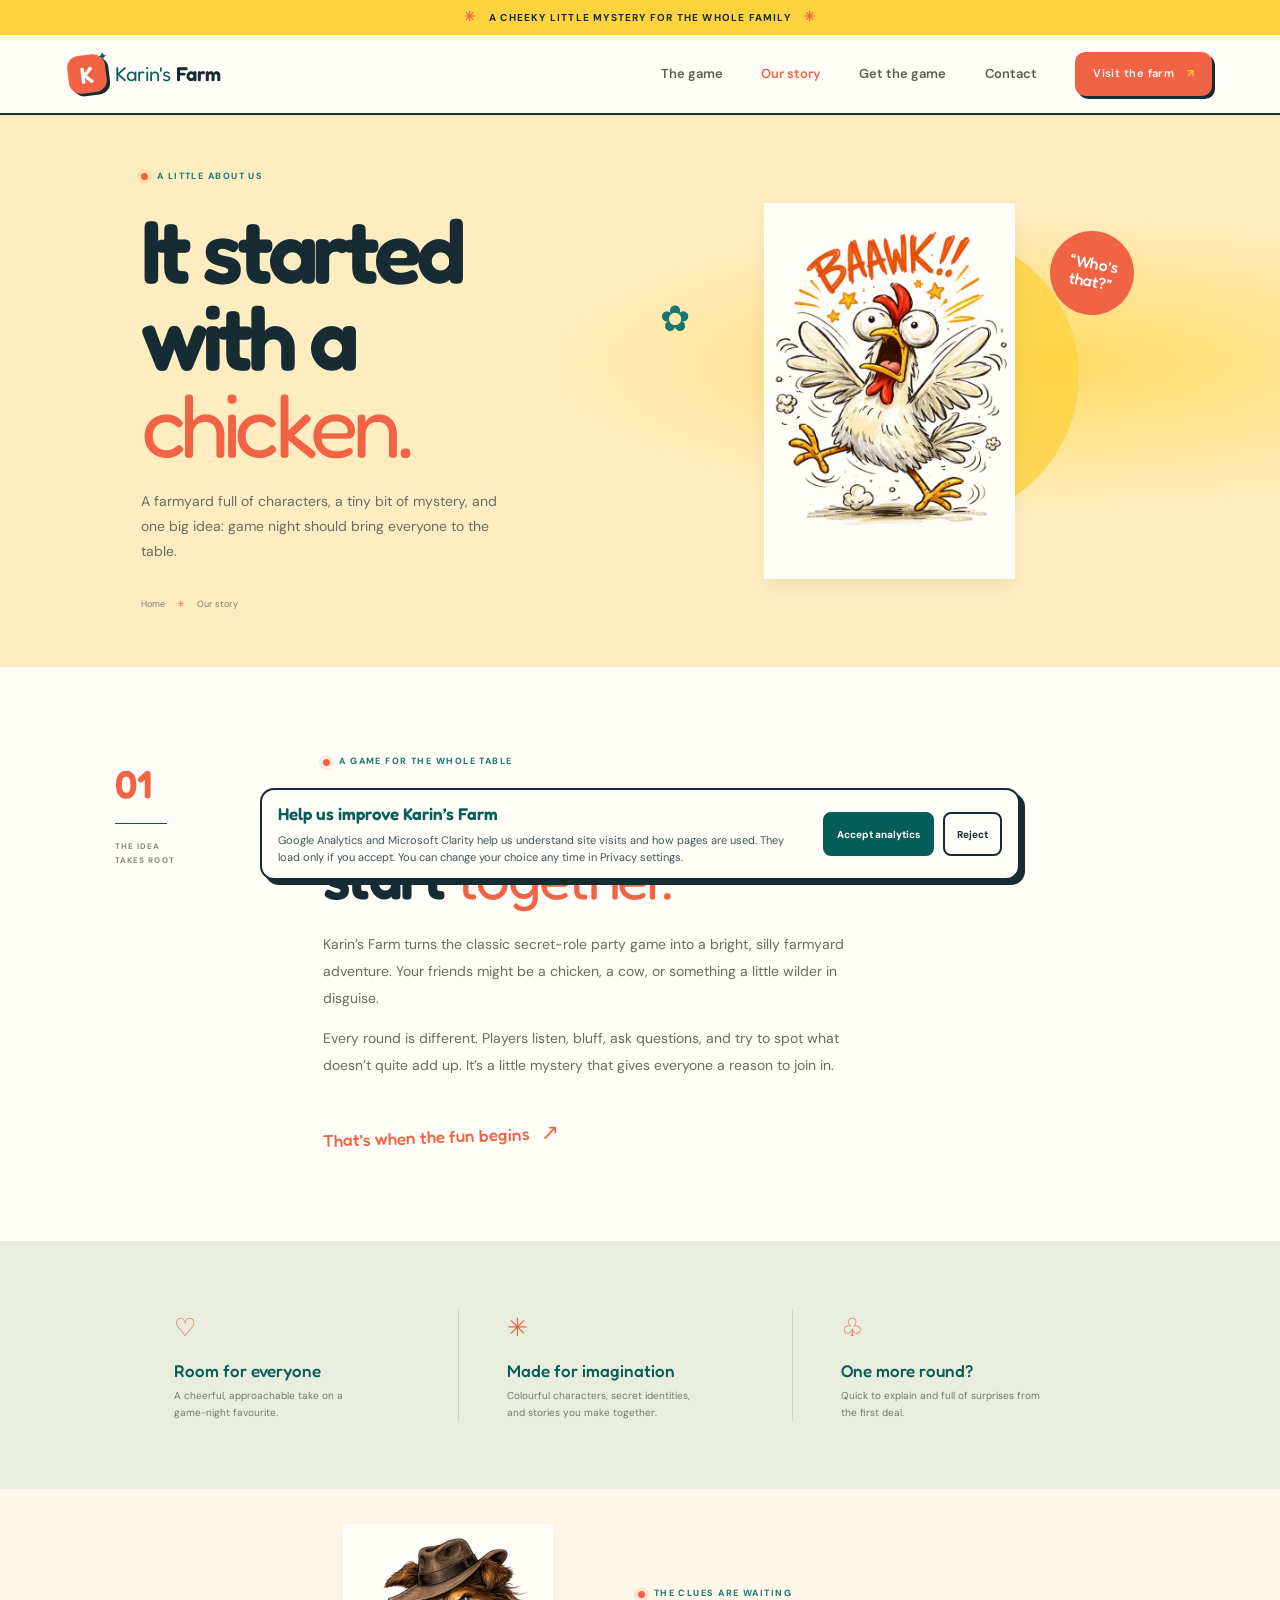
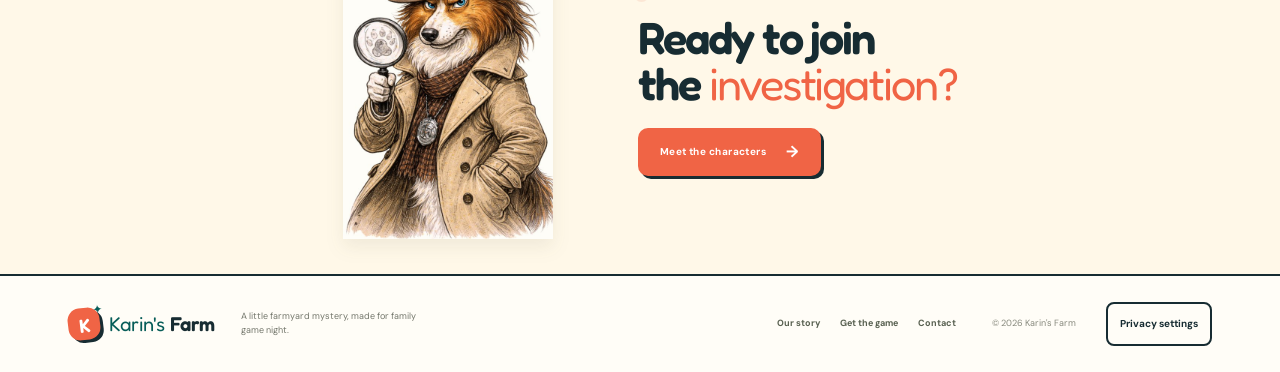
==== commit 9f82bce3: "Improve search metadata and mobile consent experience" ====
--- a/about.html
+++ b/about.html
@@ -1,5 +1,18 @@
 <!doctype html>
-<html lang="en"><head><meta charset="utf-8"><meta name="viewport" content="width=device-width, initial-scale=1"><meta name="theme-color" content="#f8f3e6"><meta name="description" content="The story behind Karin's Farm, a playful family game filled with farm friends and sneaky wild ones."><title>Our story — Karin's Farm</title><link rel="preconnect" href="https://fonts.googleapis.com"><link rel="preconnect" href="https://fonts.gstatic.com" crossorigin><link href="https://fonts.googleapis.com/css2?family=DM+Sans:wght@400;500;600;700&family=Fredoka:wght@400;500;600;700&display=swap" rel="stylesheet"><link rel="stylesheet" href="site.css"></head>
+<html lang="en"><head><meta charset="utf-8"><meta name="viewport" content="width=device-width, initial-scale=1"><meta name="theme-color" content="#f8f3e6"><meta name="description" content="The story behind Karin's Farm, a playful family game filled with farm friends and sneaky wild ones.">
+  <link rel="canonical" href="https://karins-farm.vercel.app/about.html">
+  <meta property="og:type" content="website">
+  <meta property="og:site_name" content="Karin's Farm">
+  <meta property="og:title" content="Our story — Karin's Farm">
+  <meta property="og:description" content="The story behind Karin's Farm, a playful family game filled with farm friends and sneaky wild ones.">
+  <meta property="og:url" content="https://karins-farm.vercel.app/about.html">
+  <meta property="og:image" content="https://karins-farm.vercel.app/assets/chicken.jpg">
+  <meta property="og:image:alt" content="A startled chicken character from Karin's Farm">
+  <meta name="twitter:card" content="summary_large_image">
+  <meta name="twitter:title" content="Our story — Karin's Farm">
+  <meta name="twitter:description" content="The story behind Karin's Farm, a playful family game filled with farm friends and sneaky wild ones.">
+  <meta name="twitter:image" content="https://karins-farm.vercel.app/assets/chicken.jpg">
+  <title>Our story — Karin's Farm</title><link rel="preconnect" href="https://fonts.googleapis.com"><link rel="preconnect" href="https://fonts.gstatic.com" crossorigin><link href="https://fonts.googleapis.com/css2?family=DM+Sans:wght@400;500;600;700&family=Fredoka:wght@400;500;600;700&display=swap" rel="stylesheet"><link rel="stylesheet" href="site.css"></head>
 <body><div class="announcement"><span class="sunburst">✳</span> A cheeky little mystery for the whole family <span class="sunburst">✳</span></div><header class="site-header"><a class="brand" href="index.html"><span class="brand-icon">K<span class="leaf">✦</span></span><span>Karin's <b>Farm</b></span></a><button class="menu-toggle" aria-label="Open menu" aria-expanded="false"><span></span><span></span></button><nav class="main-nav" aria-label="Main navigation"><a href="index.html">The game</a><a class="active" href="about.html">Our story</a><a href="shop.html">Get the game</a><a href="contact.html">Contact</a><a class="nav-cta" href="game.html">Visit the farm <span>↗</span></a></nav></header>
 <main><section class="subhero about-hero"><div class="subhero-copy"><div class="eyebrow"><span class="pill-dot"></span> A little about us</div><h1>It started<br>with a <em>chicken.</em></h1><p>A farmyard full of characters, a tiny bit of mystery, and one big idea: game night should bring everyone to the table.</p><div class="breadcrumb"><a href="index.html">Home</a><span>✳</span> Our story</div></div><div class="subhero-art about-art"><div class="art-sun"></div><img src="assets/chicken.jpg" alt="The surprised chicken who started it all"><span class="art-note note-about">“Who’s<br>that?”</span><span class="doodle about-flower">✿</span></div></section>
 <section class="story-block section-wrap"><div class="story-aside"><span class="story-number">01</span><span class="story-line"></span><span class="story-aside-text">THE IDEA<br>TAKES ROOT</span></div><div class="story-body"><div class="eyebrow"><span class="pill-dot"></span> A game for the whole table</div><h2>Good stories<br>start <em>together.</em></h2><p>Karin’s Farm turns the classic secret-role party game into a bright, silly farmyard adventure. Your friends might be a chicken, a cow, or something a little wilder in disguise.</p><p>Every round is different. Players listen, bluff, ask questions, and try to spot what doesn’t quite add up. It’s a little mystery that gives everyone a reason to join in.</p><div class="handwritten">That’s when the fun begins <span>↗</span></div></div></section>
--- a/site.css
+++ b/site.css
@@ -6,7 +6,7 @@
 .shop-hero{min-height:515px;display:grid;grid-template-columns:1.05fr .95fr;align-items:center;padding:58px clamp(24px,10vw,155px);overflow:hidden;background:radial-gradient(ellipse at 70% 48%,rgba(244,215,127,.28),transparent 40%),var(--cream)}.shop-copy{position:relative;z-index:2}.shop-hero h1{font-size:clamp(55px,7vw,86px)}.shop-status{display:flex;align-items:center;gap:12px;margin:28px 0 20px}.status-star{width:36px;height:36px;border-radius:50%;display:grid;place-items:center;background:var(--yellow);color:var(--green);font-size:17px}.shop-status b,.shop-status small{display:block}.shop-status b{font:500 14px var(--display);color:var(--green)}.shop-status small{font-size:9px;color:#74786e;margin-top:3px}.fine-print{display:block;margin:11px 0 0 4px;font-size:8px;color:#888a7e}.shop-stack{height:410px;position:relative;max-width:440px;margin-left:auto;width:100%}.stack-sun{position:absolute;width:310px;height:310px;top:35px;left:15%;border-radius:50%;background:#efd181;opacity:.8}.stack-card{position:absolute;width:48%;height:79%;border:1px solid rgba(53,74,52,.18);border-radius:13px;box-shadow:0 18px 33px rgba(47,50,37,.14);overflow:hidden;display:grid;place-items:center}.stack-card img{width:100%;height:100%;object-fit:contain;mix-blend-mode:multiply}.stack-back{background:#f3e4c8;left:13%;top:35px;transform:rotate(-10deg)}.stack-front{background:#e1e8d7;right:15%;top:57px;transform:rotate(8deg)}.stack-burst{position:absolute;right:0;bottom:18%;display:grid;place-items:center;text-align:center;border-radius:50%;width:82px;height:82px;background:var(--coral);color:white;font:500 16px/1.1 var(--display);transform:rotate(9deg)}.stack-caption{position:absolute;bottom:5px;left:25%;font-size:8px;font-weight:700;letter-spacing:.17em;color:var(--green2)}.product-info{background:var(--paper);padding-top:82px;padding-bottom:88px}.product-grid{display:grid;grid-template-columns:repeat(3,1fr);gap:16px}.product-card{height:340px;border-radius:12px;position:relative;overflow:hidden;padding:20px;display:flex;flex-direction:column;align-items:flex-start}.product-domestic{background:#e6ecdc}.product-wild{background:#f2e5d1}.product-special{background:#f4ddd4}.product-tag{position:relative;z-index:2;font-size:8px;font-weight:700;letter-spacing:.15em;color:#61685a}.product-card img{position:absolute;right:2%;top:2%;height:67%;width:90%;object-fit:contain;mix-blend-mode:multiply}.product-card h3{z-index:2;font:500 18px var(--display);margin:auto 0 4px;color:var(--green)}.product-card p{z-index:2;max-width:205px;margin:0;color:#74786e;font-size:9px;line-height:1.65}.product-scribble{position:absolute;right:15px;bottom:20px;color:var(--coral);font:500 13px var(--display);transform:rotate(-9deg)}.buy-panel{display:flex;align-items:center;gap:42px;background:var(--green);color:var(--cream);padding:54px clamp(24px,11vw,166px);position:relative;overflow:hidden}.buy-panel>div:nth-child(2){max-width:540px}.buy-panel h2{color:var(--cream);font-size:42px;margin:12px 0}.buy-panel p{max-width:475px;color:#c9d3c1;font-size:11px;line-height:1.75;margin:0}.buy-panel>.button{margin-left:auto;flex-shrink:0}.buy-stamp{width:100px;height:100px;display:grid;place-items:center;text-align:center;flex-shrink:0;border:1px solid rgba(248,243,230,.45);border-radius:50%;color:var(--yellow);font-size:8px;line-height:1.5;letter-spacing:.14em;transform:rotate(-10deg)}
 .contact-hero{min-height:535px;display:grid;grid-template-columns:1.1fr .9fr;align-items:center;padding:50px clamp(24px,11vw,165px);overflow:hidden;background:radial-gradient(ellipse at 76% 47%,rgba(244,215,127,.24),transparent 39%),var(--cream)}.contact-copy{position:relative;z-index:2}.contact-hero h1{font-size:clamp(64px,8vw,95px)}.contact-card{display:flex;gap:14px;max-width:410px;background:var(--paper);border:1px solid rgba(53,74,52,.12);border-radius:12px;padding:17px;margin:26px 0 20px}.contact-icon{flex-shrink:0;width:37px;height:37px;border-radius:50%;display:grid;place-items:center;background:#f5ded4;color:var(--coral);font-size:17px}.contact-card b{font:500 14px var(--display);color:var(--green)}.contact-card p{font-size:10px;color:#74786e;line-height:1.65;margin:5px 0 0}.contact-art{height:400px;position:relative;display:flex;align-items:center;justify-content:center}.contact-art>img{height:95%;width:91%;object-fit:contain;position:relative;z-index:1;filter:drop-shadow(0 8px 9px rgba(65,61,42,.08))}.contact-sun{position:absolute;width:285px;height:285px;border-radius:50%;background:var(--sage);right:8%;top:12%}.contact-note{background:var(--yellow);color:var(--green);right:1%;top:15%;width:88px;height:88px;transform:rotate(8deg)}.contact-flower{position:absolute;left:1%;top:20%;font-size:33px;color:var(--coral)}.contact-star{position:absolute;right:9%;bottom:16%;font-size:28px;color:var(--coral)}.contact-bottom{background:#efe7d5;display:flex;justify-content:space-between;align-items:center;padding:24px clamp(24px,11vw,165px)}.contact-bottom p{margin:0;color:#6d7165;font-size:11px}.contact-bottom a{color:var(--coral);font-weight:700;text-decoration:underline;text-underline-offset:3px}.contact-bottom>span{font-size:8px;font-weight:700;letter-spacing:.15em;color:var(--green2)}
 @media(max-width:900px){.hero{padding-left:7vw;padding-right:6vw;grid-template-columns:.95fr 1.05fr;min-height:610px}.hero-art{height:420px}.section-wrap{padding-left:6vw;padding-right:6vw}.cast-section{padding-left:7vw;padding-right:7vw}.site-footer{flex-wrap:wrap;gap:16px}.footer-copy{max-width:170px}.copyright{margin-left:auto}.subhero,.shop-hero,.contact-hero{padding-left:7vw;padding-right:7vw}.subhero-art,.contact-art{height:350px}.shop-stack{height:370px}.product-card{height:315px}.buy-panel{padding-left:7vw;padding-right:7vw;gap:25px}}
-@media(max-width:650px){.announcement{font-size:8px;letter-spacing:.1em;height:29px}.site-header{height:67px;padding:0 20px}.brand{font-size:16px}.brand-icon{height:34px;width:34px;font-size:20px}.menu-toggle{display:block}.main-nav{display:none;position:absolute;top:66px;left:0;right:0;padding:18px 22px 22px;background:var(--cream);border-bottom:1px solid var(--line);box-shadow:0 12px 20px rgba(37,41,31,.08);flex-direction:column;align-items:stretch;gap:0}.main-nav.nav-open{display:flex}.main-nav>a{padding:12px 3px}.main-nav .nav-cta{text-align:center;margin-top:8px}.hero{display:flex;flex-direction:column;align-items:stretch;padding:43px 23px 74px;min-height:auto}.hero-copy{padding-bottom:0}.hero h1{font-size:57px;margin-top:17px}.hero-dek{font-size:13px;max-width:360px}.hero-note{display:none}.hero-art{height:360px;max-width:420px;margin:13px auto 3px}.card-wolf{width:42%;height:66%;left:7%;top:47px}.card-chicken{width:46%;height:72%;right:7%;top:57px}.sun-disc{width:65%;left:18%;top:35px}.art-caption{left:20%;bottom:3px;font-size:7px}.scribble-one{font-size:28px}.scribble-two{bottom:37px}.hero-bottom{height:38px;padding:0 16px;font-size:7px}.animal-marquee{max-width:75%;white-space:nowrap;overflow:hidden}.intro-strip{gap:14px;padding:19px 18px}.intro-strip p{font-size:15px}.strip-mark{width:36px;height:36px;font-size:11px;flex-shrink:0}.intro-strip .text-link{font-size:0;white-space:nowrap}.intro-strip .text-link span{font-size:17px}.desktop-only{display:none}.section-wrap{padding:69px 22px}.section-heading{display:block;margin-bottom:28px}.section-heading h2,.story-body h2{font-size:43px}.section-heading>p{max-width:390px;margin:13px 0 0;font-size:12px}.steps{grid-template-columns:repeat(2,1fr);gap:9px}.step-card{padding:15px;min-height:203px}.step-illo{height:58px;width:58px;font-size:27px;margin-bottom:16px}.step-card h3{font-size:15px}.step-card p{font-size:9px}.how-footer{flex-wrap:wrap;gap:8px}.how-footer p{font-size:9px}.how-footer .button{width:100%;margin-top:9px}.cast-section{display:block;padding:52px 22px 34px}.cast-copy h2{font-size:56px}.cast-copy>p{font-size:12px}.cast-doodle{right:14%;top:7%}.cast-visual{height:330px;min-height:0;margin-top:22px}.cast-card{height:82%;width:48%;top:7%}.cast-card img{height:100%}.cast-label{margin:0 7px 8px;padding:7px 8px}.cast-label b{font-size:12px}.cast-label span{font-size:7px}.cast-vs{left:45%;top:38%;width:37px;height:37px}.quote-band{min-height:142px;gap:8px;padding:20px}.quote-mark{font-size:65px}.quote-band p{font-size:18px}.quote-stamp{display:none}.final-cta{padding:73px 20px 77px}.final-cta h2{font-size:45px}.final-cta>p{max-width:275px;margin:0 auto 22px;font-size:11px}.final-cta:before,.final-cta:after{font-size:80px;top:55px;opacity:.45}.final-cta:before{left:-3%}.final-cta:after{right:-3%}.site-footer{padding:24px 22px;display:grid;grid-template-columns:1fr auto;gap:15px}.footer-copy{grid-column:1;grid-row:2;font-size:8px}.site-footer nav{grid-column:1/3;grid-row:3;margin:0;gap:18px}.copyright{grid-column:2;grid-row:2;margin:0;font-size:8px}.brand-footer{grid-column:1;grid-row:1}.subhero{display:flex;flex-direction:column;align-items:stretch;padding:44px 23px 25px;min-height:0}.subhero h1{font-size:57px;margin:17px 0}.subhero-copy>p{font-size:12px}.breadcrumb{margin-top:23px}.subhero-art{height:310px;max-width:390px;width:100%;margin:5px auto 0}.art-sun{width:220px;height:220px;right:16%}.art-note{width:70px;height:70px;font-size:14px;right:4%;top:7%}.story-block{grid-template-columns:1fr;gap:19px;padding:50px 23px}.story-aside{flex-direction:row;align-items:center;gap:12px}.story-number{font-size:27px}.story-line{width:32px}.story-aside-text{font-size:7px}.story-body h2{margin-bottom:19px}.story-body>p{font-size:12px}.handwritten{font-size:14px}.values-band{grid-template-columns:1fr;gap:0;padding:33px 24px}.values-band article{border:0;border-bottom:1px solid #c9d4bd;padding:17px 0;display:grid;grid-template-columns:38px 1fr;column-gap:9px}.values-band article:last-child{border:0}.value-icon{grid-row:1/3;font-size:22px}.values-band h3{margin:1px 0 4px;font-size:15px}.values-band p{max-width:320px;font-size:9px}.about-cta{gap:15px;min-height:260px;justify-content:space-between;padding:28px 21px}.about-cta>img{height:230px;width:40%;align-self:center}.about-cta h2{font-size:31px;margin:11px 0 17px}.about-cta .eyebrow{font-size:8px}.about-cta .button{padding:12px 14px;gap:10px;font-size:9px}.shop-hero{display:flex;flex-direction:column;align-items:stretch;padding:43px 23px 30px;min-height:0}.shop-hero h1{font-size:56px;margin:17px 0}.shop-copy>p{font-size:12px}.shop-status{margin:20px 0 17px}.shop-stack{height:305px;max-width:380px;width:100%;margin:17px auto 0}.stack-sun{width:240px;height:240px;left:18%;top:16px}.stack-card{width:46%;height:79%}.stack-back{left:16%;top:24px}.stack-front{right:16%;top:41px}.stack-burst{width:67px;height:67px;font-size:13px;right:4%;bottom:17%}.stack-caption{font-size:7px;left:24%}.product-info{padding:55px 22px}.product-grid{grid-template-columns:1fr;gap:11px}.product-card{height:278px;padding:17px}.product-card img{height:70%;width:69%;right:9%;top:-1%}.product-card p{max-width:245px}.product-scribble{bottom:17px}.buy-panel{display:grid;grid-template-columns:67px 1fr;gap:16px;padding:34px 22px}.buy-stamp{height:65px;width:65px;font-size:6px}.buy-panel h2{font-size:30px}.buy-panel p{font-size:10px}.buy-panel>.button{grid-column:1/3;width:100%;margin:4px 0 0}.contact-hero{display:flex;flex-direction:column;align-items:stretch;padding:42px 22px 20px;min-height:0}.contact-hero h1{font-size:65px;margin:15px 0}.contact-copy>p{font-size:12px}.contact-card{padding:13px;margin:20px 0 17px}.contact-card b{font-size:13px}.contact-card p{font-size:9px}.contact-art{height:290px;width:100%;max-width:380px;margin:10px auto 0}.contact-sun{width:218px;height:218px;right:10%}.contact-note{width:69px;height:69px;font-size:13px;right:2%;top:10%}.contact-flower{left:2%;font-size:27px}.contact-bottom{display:block;padding:21px 23px}.contact-bottom p{font-size:10px;margin-bottom:13px}.contact-bottom>span{font-size:7px}}
+@media(max-width:650px){.announcement{font-size:8px;letter-spacing:.1em;height:29px}.site-header{height:67px;padding:0 20px}.brand{font-size:16px}.brand-icon{height:34px;width:34px;font-size:20px}.menu-toggle{display:block;min-width:44px;min-height:44px}.main-nav{display:none;position:absolute;top:66px;left:0;right:0;padding:18px 22px 22px;background:var(--cream);border-bottom:1px solid var(--line);box-shadow:0 12px 20px rgba(37,41,31,.08);flex-direction:column;align-items:stretch;gap:0}.main-nav.nav-open{display:flex}.main-nav>a{display:flex;align-items:center;min-height:44px;padding:13px 8px}.main-nav .nav-cta{text-align:center;margin-top:8px}.hero{display:flex;flex-direction:column;align-items:stretch;padding:43px 23px 74px;min-height:auto}.hero-copy{padding-bottom:0}.hero h1{font-size:57px;margin-top:17px}.hero-dek{font-size:13px;max-width:360px}.hero-note{display:flex;margin-top:22px;font-size:10px}.hero-art{height:360px;max-width:420px;margin:14px auto 3px}.card-wolf{width:42%;height:66%;left:7%;top:47px}.card-chicken{width:46%;height:72%;right:7%;top:57px}.sun-disc{width:65%;left:18%;top:35px}.art-caption{left:20%;bottom:3px;font-size:7px}.scribble-one{font-size:28px}.scribble-two{bottom:37px}.hero-bottom{height:38px;padding:0 16px;font-size:7px}.animal-marquee{max-width:75%;white-space:nowrap;overflow:hidden}.intro-strip{gap:14px;padding:19px 18px}.intro-strip p{font-size:15px}.strip-mark{width:36px;height:36px;font-size:11px;flex-shrink:0}.intro-strip .text-link{font-size:0;white-space:nowrap}.intro-strip .text-link span{font-size:17px}.desktop-only{display:none}.section-wrap{padding:69px 22px}.section-heading{display:block;margin-bottom:28px}.section-heading h2,.story-body h2{font-size:43px}.section-heading>p{max-width:390px;margin:13px 0 0;font-size:12px}.steps{grid-template-columns:repeat(2,1fr);gap:9px}.step-card{padding:15px;min-height:203px}.step-illo{height:58px;width:58px;font-size:27px;margin-bottom:16px}.step-card h3{font-size:15px}.step-card p{font-size:9px}.how-footer{flex-wrap:wrap;gap:8px}.how-footer p{font-size:9px}.how-footer .button{width:100%;margin-top:9px}.cast-section{display:block;padding:52px 22px 34px}.cast-copy h2{font-size:56px}.cast-copy>p{font-size:12px}.cast-doodle{right:14%;top:7%}.cast-visual{height:330px;min-height:0;margin-top:22px}.cast-card{height:82%;width:48%;top:7%}.cast-card img{height:100%}.cast-label{margin:0 7px 8px;padding:7px 8px}.cast-label b{font-size:12px}.cast-label span{font-size:7px}.cast-vs{left:45%;top:38%;width:37px;height:37px}.quote-band{min-height:142px;gap:8px;padding:20px}.quote-mark{font-size:65px}.quote-band p{font-size:18px}.quote-stamp{display:none}.final-cta{padding:73px 20px 77px}.final-cta h2{font-size:45px}.final-cta>p{max-width:275px;margin:0 auto 22px;font-size:11px}.final-cta:before,.final-cta:after{font-size:80px;top:55px;opacity:.45}.final-cta:before{left:-3%}.final-cta:after{right:-3%}.site-footer{padding:24px 22px;display:grid;grid-template-columns:1fr auto;gap:15px}.footer-copy{grid-column:1;grid-row:2;font-size:8px}.site-footer nav{grid-column:1/3;grid-row:3;margin:0;gap:18px}.copyright{grid-column:2;grid-row:2;margin:0;font-size:8px}.brand-footer{grid-column:1;grid-row:1}.subhero{display:flex;flex-direction:column;align-items:stretch;padding:44px 23px 25px;min-height:0}.subhero h1{font-size:57px;margin:17px 0}.subhero-copy>p{font-size:12px}.breadcrumb{margin-top:23px}.subhero-art{height:310px;max-width:390px;width:100%;margin:5px auto 0}.art-sun{width:220px;height:220px;right:16%}.art-note{width:70px;height:70px;font-size:14px;right:4%;top:7%}.story-block{grid-template-columns:1fr;gap:19px;padding:50px 23px}.story-aside{flex-direction:row;align-items:center;gap:12px}.story-number{font-size:27px}.story-line{width:32px}.story-aside-text{font-size:7px}.story-body h2{margin-bottom:19px}.story-body>p{font-size:12px}.handwritten{font-size:14px}.values-band{grid-template-columns:1fr;gap:0;padding:33px 24px}.values-band article{border:0;border-bottom:1px solid #c9d4bd;padding:17px 0;display:grid;grid-template-columns:38px 1fr;column-gap:9px}.values-band article:last-child{border:0}.value-icon{grid-row:1/3;font-size:22px}.values-band h3{margin:1px 0 4px;font-size:15px}.values-band p{max-width:320px;font-size:9px}.about-cta{gap:15px;min-height:260px;justify-content:space-between;padding:28px 21px}.about-cta>img{height:230px;width:40%;align-self:center}.about-cta h2{font-size:31px;margin:11px 0 17px}.about-cta .eyebrow{font-size:8px}.about-cta .button{padding:12px 14px;gap:10px;font-size:9px}.shop-hero{display:flex;flex-direction:column;align-items:stretch;padding:43px 23px 30px;min-height:0}.shop-hero h1{font-size:56px;margin:17px 0}.shop-copy>p{font-size:12px}.shop-status{margin:20px 0 17px}.shop-stack{height:305px;max-width:380px;width:100%;margin:17px auto 0}.stack-sun{width:240px;height:240px;left:18%;top:16px}.stack-card{width:46%;height:79%}.stack-back{left:16%;top:24px}.stack-front{right:16%;top:41px}.stack-burst{width:67px;height:67px;font-size:13px;right:4%;bottom:17%}.stack-caption{font-size:7px;left:24%}.product-info{padding:55px 22px}.product-grid{grid-template-columns:1fr;gap:11px}.product-card{height:278px;padding:17px}.product-card img{height:70%;width:69%;right:9%;top:-1%}.product-card p{max-width:245px}.product-scribble{bottom:17px}.buy-panel{display:grid;grid-template-columns:67px 1fr;gap:16px;padding:34px 22px}.buy-stamp{height:65px;width:65px;font-size:6px}.buy-panel h2{font-size:30px}.buy-panel p{font-size:10px}.buy-panel>.button{grid-column:1/3;width:100%;margin:4px 0 0}.contact-hero{display:flex;flex-direction:column;align-items:stretch;padding:42px 22px 20px;min-height:0}.contact-hero h1{font-size:65px;margin:15px 0}.contact-copy>p{font-size:12px}.contact-card{padding:13px;margin:20px 0 17px}.contact-card b{font-size:13px}.contact-card p{font-size:9px}.contact-art{height:290px;width:100%;max-width:380px;margin:10px auto 0}.contact-sun{width:218px;height:218px;right:10%}.contact-note{width:69px;height:69px;font-size:13px;right:2%;top:10%}.contact-flower{left:2%;font-size:27px}.contact-bottom{display:block;padding:21px 23px}.contact-bottom p{font-size:10px;margin-bottom:13px}.contact-bottom>span{font-size:7px}}
 @media(prefers-reduced-motion:reduce){html{scroll-behavior:auto}*,*:before,*:after{transition:none!important}}
 
 /* A louder, collectible-card-shop feel across the Karin's Farm pages. */
@@ -86,3 +86,44 @@
 .game-page .site-footer{margin-top:10px}
 @media(max-width:760px){.mystery-main{padding:35px 18px 26px}.mystery-heading{grid-template-columns:48px 1fr auto;gap:12px}.mystery-stamp{width:47px;height:47px;font-size:7px}.mystery-heading h1{font-size:clamp(30px,7vw,45px)}.mystery-heading p{font-size:10px;line-height:1.4}.score-box{width:75px;padding:7px 4px}.score-box span{font-size:6px}.score-box b{font-size:21px}.score-box small{font-size:7px}.case-board{grid-template-columns:1fr;min-height:0}.case-sidebar{display:grid;grid-template-columns:auto 1fr auto;align-items:center;gap:13px;padding:11px 16px;border-right:0;border-bottom:2px solid var(--ink)}.case-progress{margin:0}.case-classification{display:none}.rules-link{margin:0;font-size:8px}.case-content{padding:19px 16px}.case-content>h2{font-size:24px}.evidence-note p{font-size:14px}.suspect-grid{gap:8px}.suspect-card{padding:7px}.suspect-card img{height:112px}.suspect-role{top:10px;left:10px;font-size:6px}.suspect-name{font-size:14px}.suspect-name small{font-size:7px}.field-note{font-size:8px;padding:7px}.case-actions{align-items:flex-start;flex-direction:column}.case-actions .button{width:100%}.game-instructions{align-items:flex-start;padding:13px}.game-instructions p{font-size:9px}.mystery-footer{font-size:7px}.mystery-footer a{text-align:right}.result-card{padding:40px 20px}}
 @media(max-width:430px){.mystery-heading{grid-template-columns:1fr auto}.mystery-stamp{display:none}.mystery-heading h1{font-size:34px}.suspect-grid{grid-template-columns:1fr}.suspect-card{min-height:100px;display:grid;grid-template-columns:86px 1fr;grid-template-rows:auto auto;column-gap:9px;align-items:center}.suspect-role{position:static;grid-column:2;grid-row:1;justify-self:start;align-self:end}.suspect-card img{grid-column:1;grid-row:1/3;height:90px}.suspect-name{grid-column:2;grid-row:2;align-self:start}.field-note{grid-column:1/3}.suspect-heading>span{font-size:7px}}
+
+.discount-reward{margin:22px auto;padding:17px;max-width:340px;background:#fff2bc;border:2px dashed var(--coral);border-radius:12px}
+.discount-reward>span{display:block;font-size:8px;font-weight:800;letter-spacing:.14em;color:var(--green)}
+.discount-reward>strong{display:block;margin:4px 0;color:var(--coral);font:600 30px var(--display)}
+.discount-reward p{font-size:10px;line-height:1.45}
+.discount-reward code{display:block;margin:10px auto;padding:10px;background:var(--paper);border:1px solid #e8d88c;border-radius:7px;font:800 15px var(--body);letter-spacing:.12em;color:var(--ink)}
+.discount-reward .button{display:block;width:100%;padding:10px;font-size:10px}
+.copy-status{display:block;min-height:16px;margin-top:6px;font-size:9px;color:var(--green)}
+.detective-discount{display:none;margin:16px 0;padding:14px 16px;background:#fff2bc;border:2px dashed var(--coral);border-radius:10px;color:var(--ink)}
+.detective-discount strong{display:block;font:600 22px var(--display);color:var(--coral)}
+.detective-discount p{margin:3px 0 8px;font-size:11px}
+.detective-discount code{font-weight:800;letter-spacing:.1em}
+.detective-discount button{margin-left:8px;border:0;background:var(--green);color:white;padding:7px 10px;border-radius:20px;font:700 10px var(--body);cursor:pointer}
+
+/* Analytics consent controls */
+.privacy-banner{position:fixed;z-index:1000;left:20px;right:20px;bottom:20px;display:flex;align-items:center;justify-content:space-between;gap:16px;max-width:760px;margin:auto;padding:13px 16px;background:#fffdf7;border:2px solid #172c32;border-radius:14px;box-shadow:5px 5px 0 #172c32;color:#172c32}
+.privacy-banner[hidden]{display:none}
+.privacy-banner-copy{max-width:520px}
+.privacy-banner-copy strong{font:600 17px var(--display);color:#075d59}
+.privacy-banner-copy p{margin:4px 0 0;font-size:11px;line-height:1.5;color:#40545a}
+.privacy-banner-actions{display:flex;flex-shrink:0;gap:9px}
+.privacy-banner-actions button,.privacy-settings{min-height:44px;border:2px solid #172c32;border-radius:8px;padding:9px 12px;background:#fffdf7;color:#172c32;font:700 10px var(--body);cursor:pointer}
+.privacy-banner-actions .privacy-accept{background:#075d59;color:#fff;border-color:#075d59}
+.privacy-banner-actions button:focus-visible,.privacy-settings:focus-visible{outline:3px solid #f06445;outline-offset:3px}
+.privacy-settings{min-height:44px;margin-left:4px;white-space:nowrap}
+@media(max-width:650px){.privacy-banner{left:12px;right:12px;bottom:12px;display:block;padding:12px 14px}.privacy-banner-copy strong{font-size:14px}.privacy-banner-copy p{font-size:11px;line-height:1.4}.privacy-banner-actions{margin-top:9px;gap:8px}.privacy-banner-actions button{flex:1}.privacy-settings{grid-column:1/3;grid-row:4;justify-self:start;margin:0}}
+
+/* Physical board game instructions */
+.shop-rules-link{margin:12px 0 0 4px}
+.physical-game-rules{background:var(--paper);scroll-margin-top:20px}
+.physical-rule-grid{display:grid;grid-template-columns:repeat(2,minmax(0,1fr));gap:14px;list-style:none;padding:0;margin:0;counter-reset:physical-rules}
+.physical-rule-card{padding:23px;background:#f7f2e5;border:1px solid var(--line);border-radius:12px}
+.physical-rule-label{display:block;margin-bottom:13px;color:var(--green2);font-size:8px;font-weight:800;letter-spacing:.15em}
+.physical-rule-card h3{margin:0 0 8px;color:var(--green);font:500 19px var(--display)}
+.physical-rule-card p{margin:0;color:#656a5f;font-size:11px;line-height:1.7}
+.physical-role-notes{margin-top:20px;padding:23px;background:#e8eddd;border-radius:12px}
+.physical-role-notes .eyebrow{margin-bottom:15px}
+.physical-role-notes ul{display:grid;grid-template-columns:repeat(2,minmax(0,1fr));gap:12px 22px;padding-left:18px;margin:0;color:#535e50;font-size:10px;line-height:1.65}
+.physical-role-notes b{color:var(--green)}
+.physical-tie-note{margin:15px 0 0;color:#74786e;font-size:9px;line-height:1.6}
+@media(max-width:650px){.physical-game-rules{padding:55px 22px}.physical-rule-grid,.physical-role-notes ul{grid-template-columns:1fr}.physical-rule-card,.physical-role-notes{padding:17px}}
